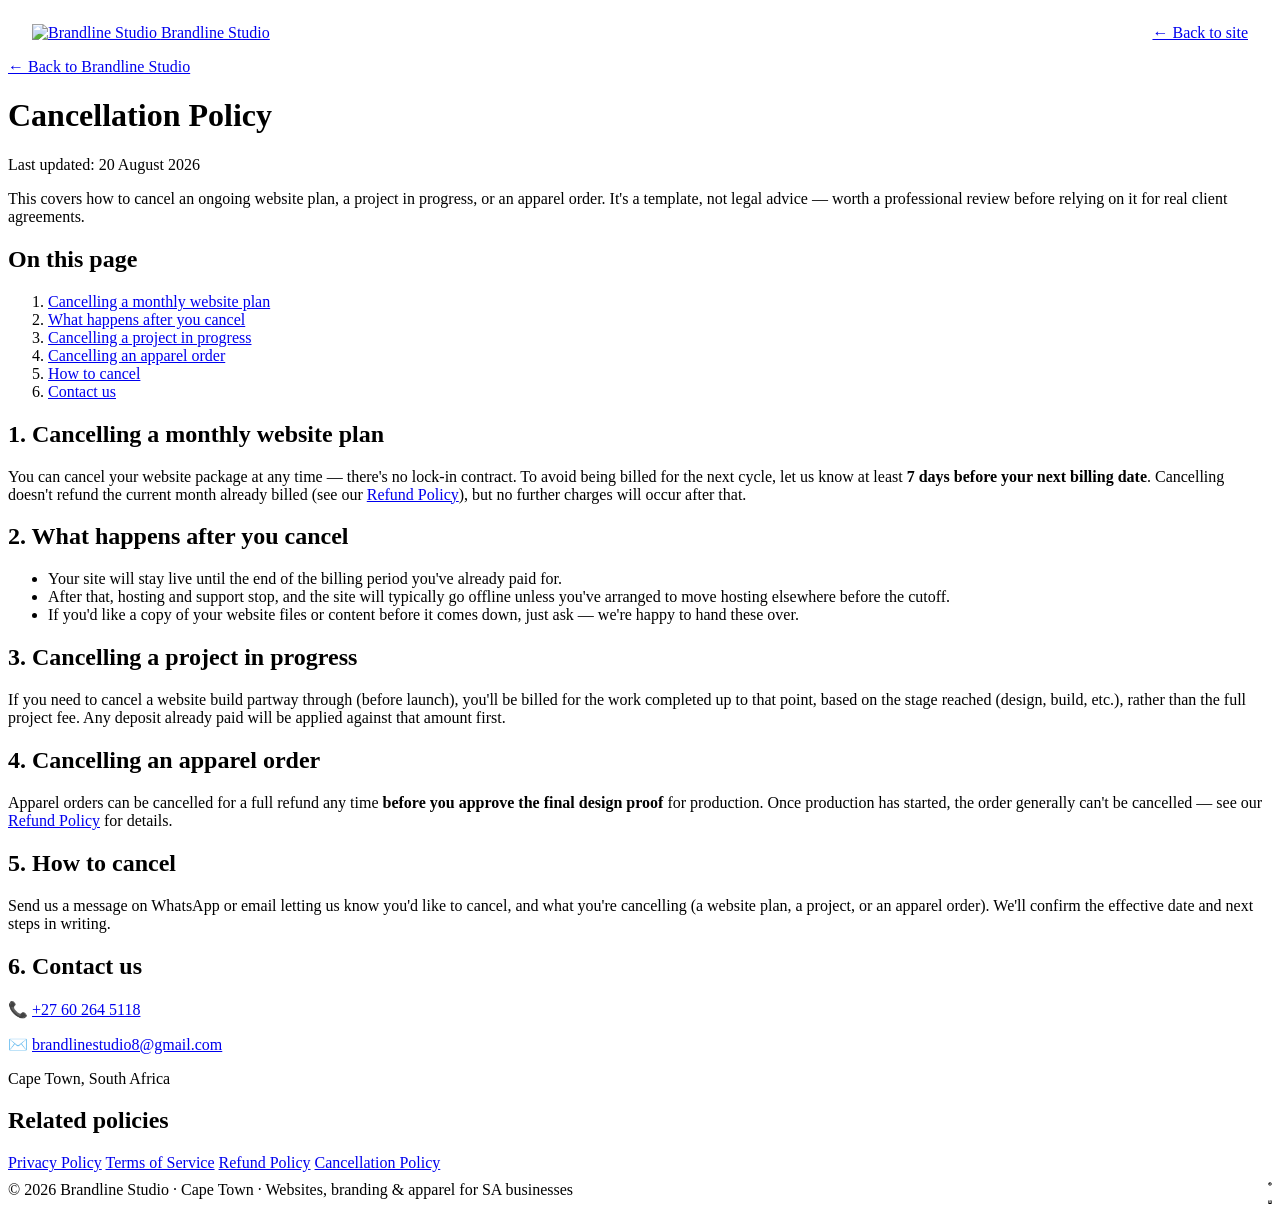
==== policies/cancellation-policy.html @ 1df3501d "Add files via upload" ====
<!DOCTYPE html><html lang="en"><head><meta charset="utf-8"/><meta name="viewport" content="width=device-width, initial-scale=1"/>
<title>Cancellation Policy — Brandline Studio</title>
<meta name="description" content="How to cancel a Brandline Studio website plan, project, or apparel order."/>
<meta name="color-scheme" content="light only"/>
<meta name="theme-color" content="#F6F5F3"/>
<meta name="robots" content="noindex"/>
<link rel="icon" type="image/png" sizes="32x32" href="../images/favicon-32.png"/>
<link rel="apple-touch-icon" href="../images/apple-touch-icon.png"/>
<link rel="preconnect" href="https://fonts.googleapis.com"/>
<link rel="preconnect" href="https://fonts.gstatic.com" crossorigin/>
<link href="https://fonts.googleapis.com/css2?family=Inter:wght@400;600;700&family=Plus+Jakarta+Sans:wght@400;600;800&display=swap" rel="stylesheet"/>
<link rel="stylesheet" href="../css/style.css"/>
<link rel="stylesheet" href="../css/policies.css"/>
</head>
<body>

<header><div class="container" style="display:flex;align-items:center;justify-content:space-between;padding:16px 24px">
  <a href="../index.html" class="logo" aria-label="Brandline Studio — home">
    <img class="logo-full" src="../images/logo-full.png" alt="Brandline Studio"/>
    <span class="logo-compact"><img src="../images/logo-mark.png" alt=""/><span>Brandline Studio</span></span>
  </a>
  <a href="../index.html" class="cta small ghost">← Back to site</a>
</div></header>

<main class="policy-shell">
<a class="policy-crumb" href="../index.html">← Back to Brandline Studio</a>

<h1>Cancellation Policy</h1>
<p class="policy-updated">Last updated: 20 August 2026</p>

<div class="policy-disclaimer">
This covers how to cancel an ongoing website plan, a project in progress, or an apparel order. It's a template, not legal advice — worth a professional review before relying on it for real client agreements.
</div>

<div class="policy-toc">
  <h2>On this page</h2>
  <ol>
    <li><a href="#monthly-plans">Cancelling a monthly website plan</a></li>
    <li><a href="#after-cancel">What happens after you cancel</a></li>
    <li><a href="#mid-project">Cancelling a project in progress</a></li>
    <li><a href="#apparel">Cancelling an apparel order</a></li>
    <li><a href="#how-to-cancel">How to cancel</a></li>
    <li><a href="#contact">Contact us</a></li>
  </ol>
</div>

<div class="policy-body">

<section id="monthly-plans">
<h2>1. Cancelling a monthly website plan</h2>
<p>You can cancel your website package at any time — there's no lock-in contract. To avoid being billed for the next cycle, let us know at least <strong>7 days before your next billing date</strong>. Cancelling doesn't refund the current month already billed (see our <a href="refund-policy.html">Refund Policy</a>), but no further charges will occur after that.</p>
</section>

<section id="after-cancel">
<h2>2. What happens after you cancel</h2>
<ul>
  <li>Your site will stay live until the end of the billing period you've already paid for.</li>
  <li>After that, hosting and support stop, and the site will typically go offline unless you've arranged to move hosting elsewhere before the cutoff.</li>
  <li>If you'd like a copy of your website files or content before it comes down, just ask — we're happy to hand these over.</li>
</ul>
</section>

<section id="mid-project">
<h2>3. Cancelling a project in progress</h2>
<p>If you need to cancel a website build partway through (before launch), you'll be billed for the work completed up to that point, based on the stage reached (design, build, etc.), rather than the full project fee. Any deposit already paid will be applied against that amount first.</p>
</section>

<section id="apparel">
<h2>4. Cancelling an apparel order</h2>
<p>Apparel orders can be cancelled for a full refund any time <strong>before you approve the final design proof</strong> for production. Once production has started, the order generally can't be cancelled — see our <a href="refund-policy.html">Refund Policy</a> for details.</p>
</section>

<section id="how-to-cancel">
<h2>5. How to cancel</h2>
<p>Send us a message on WhatsApp or email letting us know you'd like to cancel, and what you're cancelling (a website plan, a project, or an apparel order). We'll confirm the effective date and next steps in writing.</p>
</section>

<section id="contact">
<h2>6. Contact us</h2>
<div class="contact-callout">
  <p>📞 <a href="tel:+27602645118">+27 60 264 5118</a></p>
  <p>✉️ <a href="mailto:brandlinestudio8@gmail.com">brandlinestudio8@gmail.com</a></p>
  <p>Cape Town, South Africa</p>
</div>
</section>

</div>

<div class="policy-crosslinks">
  <h2>Related policies</h2>
  <div class="links">
    <a href="privacy-policy.html" class="">Privacy Policy</a>
    <a href="terms-of-service.html" class="">Terms of Service</a>
    <a href="refund-policy.html" class="">Refund Policy</a>
    <a href="cancellation-policy.html" class="current">Cancellation Policy</a>
  </div>
</div>
</main>

<footer class="footer"><div class="container" style="display:flex;flex-wrap:wrap;gap:12px;align-items:center;justify-content:space-between">
  <div>© <span id="y"></span> Brandline Studio · Cape Town · Websites, branding &amp; apparel for SA businesses</div>
  <div class="social-links">
    <a href="https://www.facebook.com/profile.php?id=61591918353035" target="_blank" rel="noopener" aria-label="Brandline Studio on Facebook" class="social-icon">
      <svg viewBox="0 0 24 24" aria-hidden="true"><path d="M22 12.06C22 6.5 17.52 2 12 2S2 6.5 2 12.06c0 5 3.66 9.15 8.44 9.94v-7.03H7.9v-2.91h2.54V9.85c0-2.5 1.49-3.89 3.77-3.89 1.09 0 2.24.2 2.24.2v2.46h-1.26c-1.24 0-1.63.77-1.63 1.56v1.88h2.78l-.44 2.91h-2.34V22c4.78-.79 8.44-4.94 8.44-9.94z"/></svg>
    </a>
    <a href="https://www.instagram.com/" target="_blank" rel="noopener" aria-label="Brandline Studio on Instagram" class="social-icon">
      <svg viewBox="0 0 24 24" aria-hidden="true"><path d="M12 2.16c2.67 0 2.99.01 4.04.06 2.71.12 3.98 1.42 4.1 4.1.05 1.05.06 1.37.06 4.03 0 2.67-.01 2.98-.06 4.03-.12 2.67-1.38 3.98-4.1 4.1-1.05.05-1.37.06-4.04.06-2.67 0-2.99-.01-4.04-.06-2.73-.12-3.98-1.44-4.1-4.1-.05-1.05-.06-1.37-.06-4.03 0-2.67.01-2.98.06-4.03.12-2.68 1.38-3.98 4.1-4.1 1.05-.05 1.37-.06 4.04-.06zM12 0C9.28 0 8.94.01 7.87.06 4.15.23.24 4.13.06 7.86.01 8.94 0 9.28 0 12s.01 3.06.06 4.14c.17 3.72 4.08 7.63 7.81 7.8C8.94 23.99 9.28 24 12 24s3.06-.01 4.14-.06c3.72-.17 7.64-4.08 7.8-7.8.06-1.08.06-1.42.06-4.14s0-3.06-.06-4.14c-.16-3.72-4.08-7.63-7.8-7.8C15.06.01 14.72 0 12 0zm0 5.84A6.16 6.16 0 1 0 12 18.16 6.16 6.16 0 0 0 12 5.84zM12 16a4 4 0 1 1 0-8 4 4 0 0 1 0 8zm6.41-10.85a1.44 1.44 0 1 1-2.88 0 1.44 1.44 0 0 1 2.88 0z"/></svg>
    </a>
  </div>
</div></footer>
<script>document.getElementById('y').textContent=(new Date()).getFullYear();</script>
</body></html>
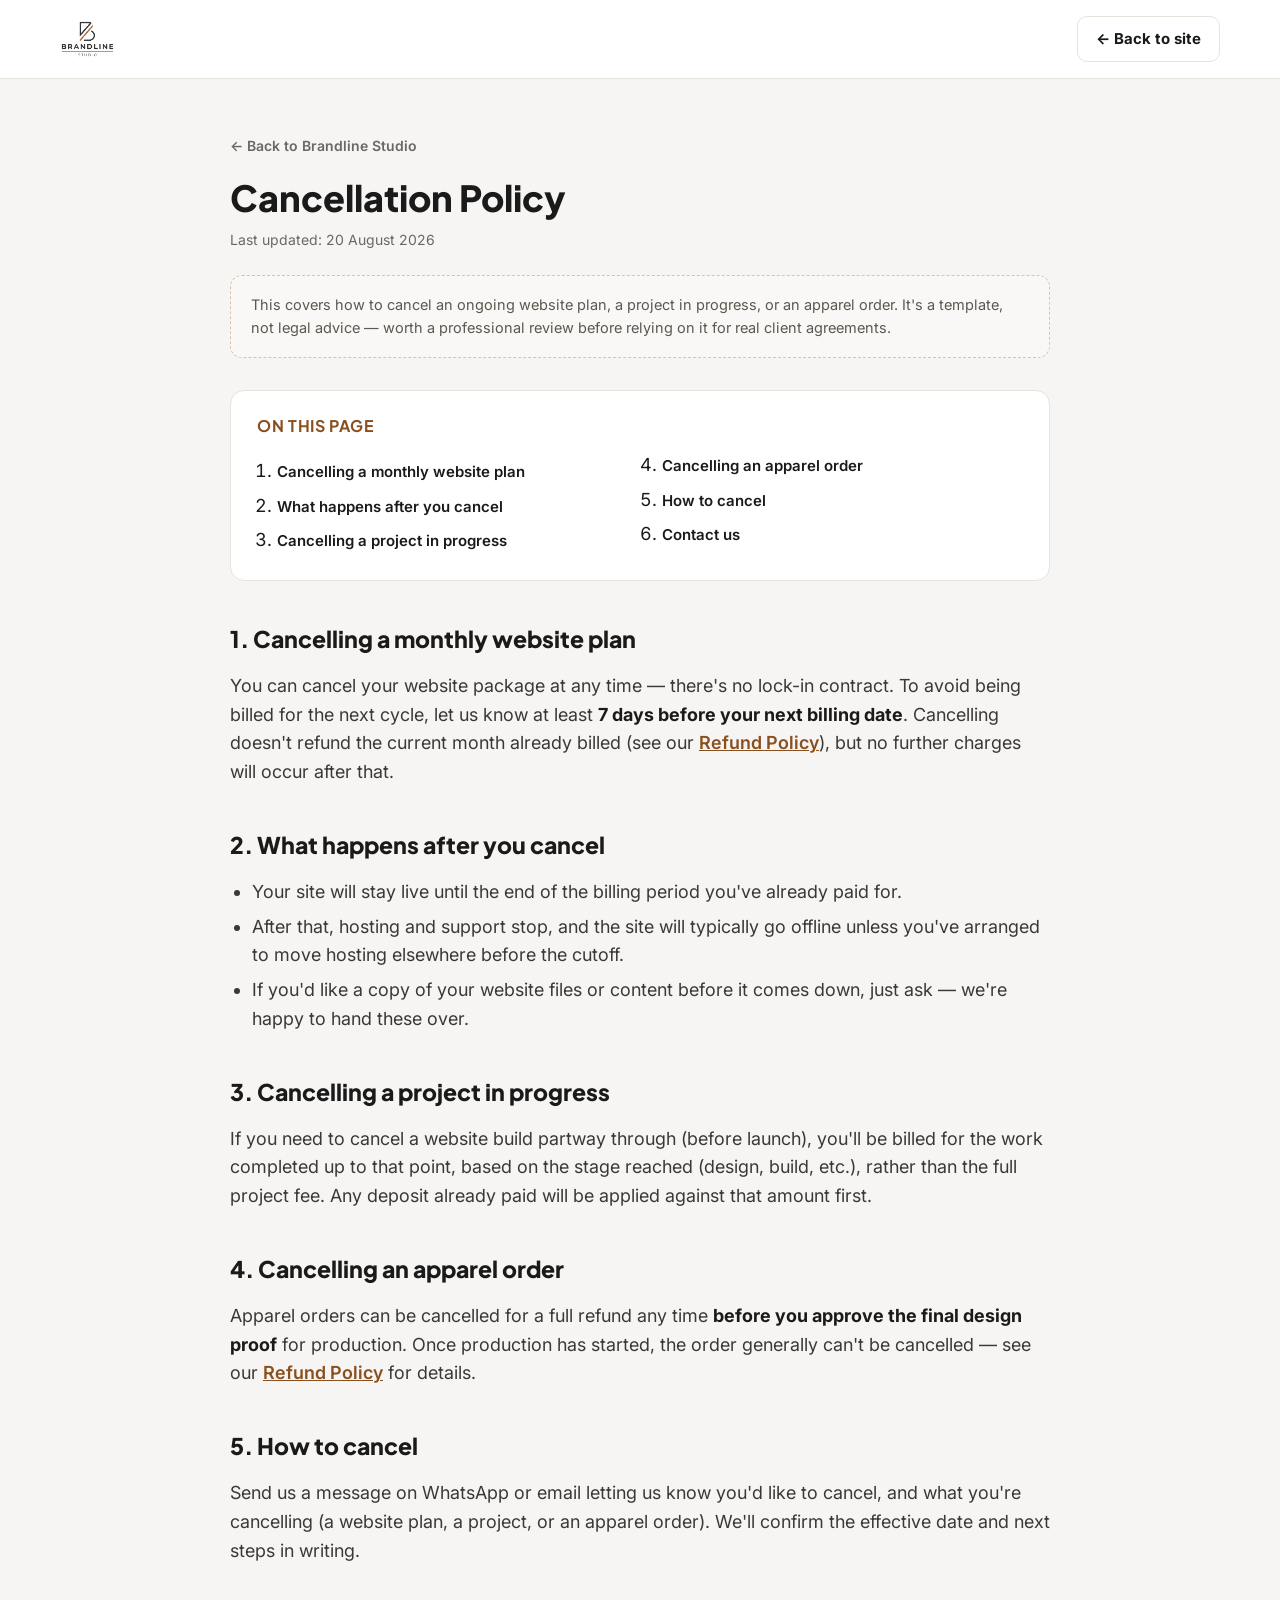
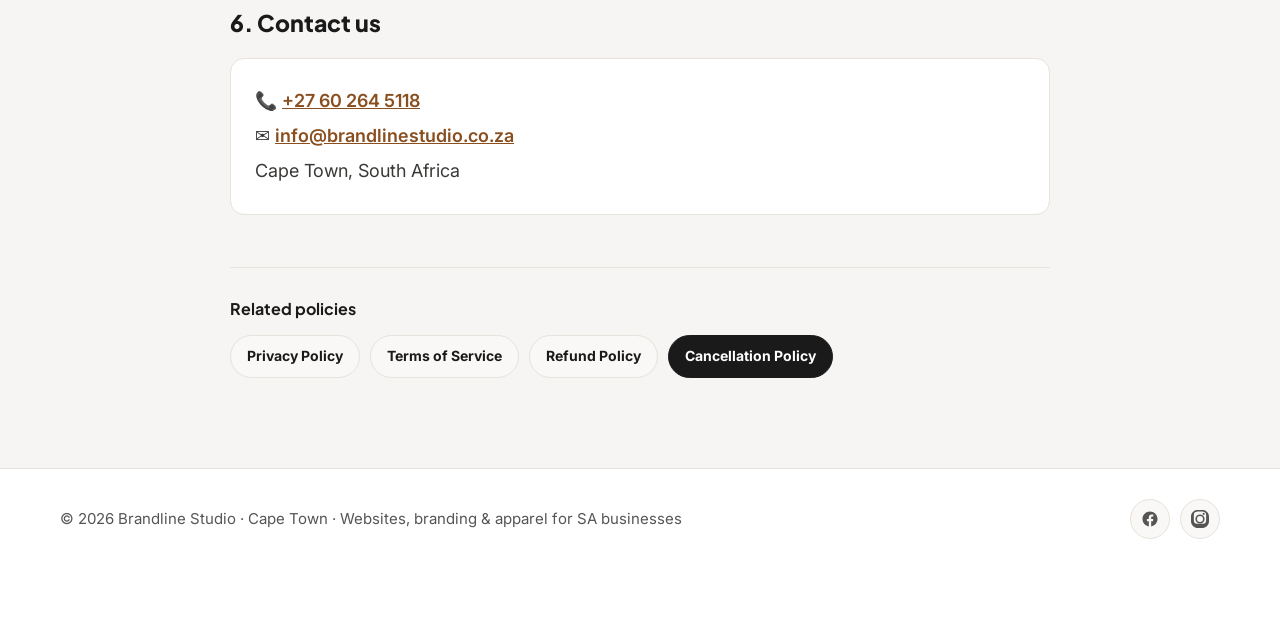
==== commit d92a16dc: "Add files via upload" ====
--- a/policies/cancellation-policy.html
+++ b/policies/cancellation-policy.html
@@ -79,7 +79,7 @@
 <h2>6. Contact us</h2>
 <div class="contact-callout">
   <p>📞 <a href="tel:+27602645118">+27 60 264 5118</a></p>
-  <p>✉️ <a href="mailto:brandlinestudio8@gmail.com">brandlinestudio8@gmail.com</a></p>
+  <p>✉️ <a href="info@brandlinestudio.co.za">info@brandlinestudio.co.za</a></p>
   <p>Cape Town, South Africa</p>
 </div>
 </section>
--- a/css/style.css
+++ b/css/style.css
@@ -0,0 +1,239 @@
+/* Plus Jakarta Sans + Inter are loaded via Google Fonts in index.html's <head>
+   (the previous @font-face rules pointed at an internal preview-only path
+   that returns 404 on any real deployment, silently falling back to the
+   browser's default serif font — fixed by using Google Fonts directly). */
+
+:root{--ink:#1A1A1A;--off:#F6F5F3;--panel:#FFFFFF;--muted:#E6E2DC;--copper:#B87333;--gold:#C7803E;--soft:#FAF8F6;--good:#2E7D4F;--good-bg:#EAF6EE}
+html,body{margin:0;scroll-behavior:smooth}
+body{font-family:"Inter",system-ui,-apple-system,Segoe UI,Roboto,Helvetica,Arial,sans-serif;background:var(--off);color:var(--ink);font-size:18px;line-height:1.6}
+.container{max-width:1160px;margin:0 auto;padding:0 24px}
+section{scroll-margin-top:96px}
+@media (prefers-reduced-motion: reduce){html{scroll-behavior:auto}*{animation-duration:0.001ms !important;transition-duration:0.001ms !important;}}
+
+a:focus-visible,button:focus-visible,input:focus-visible,textarea:focus-visible,select:focus-visible,summary:focus-visible{outline:3px solid var(--copper);outline-offset:2px;border-radius:4px}
+
+.skip-link{position:absolute;left:-999px;top:auto;background:var(--ink);color:#fff;padding:12px 18px;border-radius:0 0 8px 0;z-index:100;font-weight:700;text-decoration:none}
+.skip-link:focus{left:0;top:0}
+
+header{position:sticky;top:0;z-index:30;background:rgba(255,255,255,.95);backdrop-filter:blur(10px);border-bottom:1px solid var(--muted)}
+.nav{display:flex;align-items:center;justify-content:space-between;padding:16px 0;gap:16px;flex-wrap:wrap}
+.nav a{color:var(--ink);text-decoration:none;margin:0 12px;font-weight:600;font-size:16.5px;position:relative}
+.nav a:after{content:"";position:absolute;left:0;right:0;bottom:-6px;height:2px;background:linear-gradient(90deg,var(--copper),var(--gold));transform:scaleX(0);transform-origin:left;transition:transform .2s ease}
+.nav a:hover:after,.nav a:focus:after{transform:scaleX(1)}
+.navlinks{display:flex;align-items:center;flex-wrap:wrap}
+.navbar-actions{display:flex;align-items:center;gap:16px;flex:none}
+.cta{display:inline-flex;align-items:center;justify-content:center;background:linear-gradient(135deg,var(--copper),var(--gold));color:#fff;padding:14px 24px;border-radius:10px;box-shadow:0 6px 14px rgba(183,115,51,.25);text-decoration:none;font-weight:700;font-size:17px;border:0;cursor:pointer}
+.cta:hover{filter:brightness(1.05)}
+.cta.small{height:44px;padding:0 18px;font-size:15px}
+.cta.ghost{background:#fff;color:var(--ink);border:1.5px solid var(--muted);box-shadow:none}
+.cta.ghost:hover{border-color:var(--copper)}
+.cta.whatsapp{background:#25D366;box-shadow:0 6px 14px rgba(37,211,102,.28)}
+.ctaline{display:flex;align-items:center;gap:14px;flex-wrap:wrap}
+.pricebug{font-weight:800;color:#8a4f1f;background:#FBEDE1;border:1px solid #EBCBA6;padding:9px 14px;border-radius:999px;font-size:15px}
+.notebug{font-weight:700;color:#5c574f;background:#EFEAE3;border:1px solid #ddd5c8;padding:6px 12px;border-radius:999px;font-size:13px;letter-spacing:.02em}
+
+.menu-toggle{display:none;flex:none;flex-direction:column;width:44px;height:44px;align-items:center;justify-content:center;background:none;border:1px solid var(--muted);border-radius:8px;padding:0;cursor:pointer}
+.menu-toggle span{display:block;width:20px;height:2px;background:var(--ink);margin:4px 0;transition:transform .2s ease,opacity .2s ease}
+.mobile-panel{display:none}
+
+/* Header never wraps to a second line below 980px — logo stays pinned
+   left and the quote button + menu icon stay pinned right, always
+   aligned to the same vertical center as the logo. */
+@media(max-width:980px){
+  .nav{flex-wrap:nowrap}
+  .navbar-actions{flex-wrap:nowrap}
+  .menu-toggle{display:inline-flex}
+}
+
+.hero{position:relative;min-height:64vh;display:flex;align-items:center}
+.hero::before{content:"";position:absolute;inset:0;background-image:linear-gradient(120deg,rgba(246,245,243,.86) 0%, rgba(246,245,243,.4) 42%, rgba(255,255,255,.05) 62%), url('https://images.unsplash.com/photo-1515378791036-0648a3ef77b2?q=80&w=2000&auto=format&fit=crop');background-size:cover;background-position:center}
+.hero>.container{position:relative}
+.kicker{letter-spacing:.14em;text-transform:uppercase;color:#6f6b66;font-weight:800;font-size:14px}
+.display{font-family:"Plus Jakarta Sans";font-size:48px;line-height:1.12;margin:12px 0 16px;font-weight:800;max-width:760px}
+.sub{font-size:19px;max-width:640px;color:#3a3937;margin:0 0 26px}
+.brandline{height:3px;background:linear-gradient(90deg,var(--copper),var(--gold));width:120px;margin:0 0 18px;border-radius:3px}
+.hero-help{font-size:14px;color:#6a6865;margin-top:10px}
+
+.section{padding:76px 0;background:var(--panel)}
+.section.alt{background:var(--soft)}
+.h2{font-family:"Plus Jakarta Sans";font-size:32px;font-weight:800;margin:0 0 14px}
+.lead{color:#4b4b4b;max-width:680px;font-size:18px}
+
+.svcgroup{margin-top:8px}
+.svcgroup + .svcgroup{margin-top:56px}
+.svclabel{font-weight:800;letter-spacing:.06em;text-transform:uppercase;font-size:13px;color:#8a4f1f;margin-bottom:8px}
+
+.cards{display:grid;grid-template-columns:repeat(3,1fr);gap:24px;margin-top:22px}
+.card{background:#fff;border:1px solid var(--muted);border-radius:14px;box-shadow:0 10px 26px rgba(0,0,0,.06);padding:26px}
+.card h3{margin:0 0 10px;font-family:"Plus Jakarta Sans";font-size:22px}
+.card ul{margin:0;padding-left:20px;color:#3a3937}
+.card li{margin:6px 0}
+
+.apparel-grid{display:grid;grid-template-columns:repeat(3,1fr);gap:24px;margin-top:22px}
+.apparel-card{background:#fff;border:1px solid var(--muted);border-radius:14px;box-shadow:0 10px 26px rgba(0,0,0,.06);overflow:hidden;display:flex;flex-direction:column}
+.apparel-card img{width:100%;height:170px;object-fit:cover;display:block}
+.apparel-card .body{padding:20px}
+.apparel-card h3{font-family:"Plus Jakarta Sans";font-size:20px;margin:0 0 8px}
+.apparel-card p{margin:0 0 12px;color:#4b4b4b;font-size:16px}
+.apparel-note{margin-top:24px;background:#fff;border:1px dashed #D8C4A8;border-radius:12px;padding:18px 20px;display:flex;align-items:center;gap:14px;flex-wrap:wrap;justify-content:space-between}
+.apparel-note p{margin:0;color:#4b4b4b}
+
+.tag{display:inline-block;background:#EFEAE3;color:#5c574f;font-weight:700;font-size:13px;padding:6px 12px;border-radius:999px;margin-top:14px}
+
+.reviews-summary{display:flex;align-items:center;gap:16px;flex-wrap:wrap;margin:18px 0 26px}
+.stars{display:inline-flex;gap:3px}
+.stars svg{width:22px;height:22px}
+.stars svg path{fill:#E3DED5}
+.stars.filled svg path{fill:var(--copper)}
+.notebug.good{background:var(--good-bg);border-color:#BFE3CC;color:#1f5c39}
+
+.reviews-grid{display:flex;flex-wrap:wrap;gap:24px;justify-content:center;margin-top:8px}
+.review-card{background:#fff;border:1px solid var(--muted);border-radius:16px;padding:36px 32px;max-width:560px;text-align:center;box-shadow:0 10px 26px rgba(0,0,0,.06)}
+.review-card .stars{justify-content:center;margin-bottom:16px}
+.review-quote{font-size:19px;line-height:1.55;color:var(--ink);font-style:italic;margin:0 0 20px}
+.review-byline strong{display:block;font-size:16px;font-family:"Plus Jakarta Sans"}
+.review-byline .small{display:block;margin-top:2px}
+.google-badge{display:inline-flex;align-items:center;gap:6px;margin-top:18px;font-size:13px;font-weight:700;color:#1f5c39;background:#EAF6EE;border:1px solid #BFE3CC;border-radius:999px;padding:6px 14px;text-decoration:none}
+.review-cta-more{text-align:center;margin-top:36px}
+.review-cta-more p{margin-bottom:10px}
+
+/* Studio intro video */
+.video-card{margin-top:22px;background:#fff;border:1px solid var(--muted);border-radius:16px;box-shadow:0 10px 26px rgba(0,0,0,.06);display:grid;grid-template-columns:1.1fr 1fr;overflow:hidden;align-items:stretch}
+.video-thumb{position:relative;min-height:220px;background-image:linear-gradient(160deg,rgba(26,26,26,.35),rgba(26,26,26,.55)),url('https://images.unsplash.com/photo-1522199755839-a2bacb67c546?q=80&w=1200&auto=format&fit=crop');background-size:cover;background-position:center;display:flex;align-items:center;justify-content:center}
+.video-thumb .playdot{width:64px;height:64px;border-radius:50%;background:rgba(255,255,255,.92);display:flex;align-items:center;justify-content:center;box-shadow:0 8px 20px rgba(0,0,0,.25)}
+.video-thumb .playdot svg{width:22px;height:22px;fill:var(--ink);margin-left:3px}
+.video-body{padding:28px}
+.video-body h3{font-family:"Plus Jakarta Sans";font-size:22px;margin:0 0 8px}
+.video-body p{color:#4b4b4b;margin:0 0 14px}
+@media(max-width:820px){.video-card{grid-template-columns:1fr}.video-thumb{min-height:180px}}
+
+/* FAQ accordion (native details/summary — works without JS) */
+.faq-list{margin-top:22px;max-width:760px}
+.faq-item{background:#fff;border:1px solid var(--muted);border-radius:12px;margin-bottom:12px;overflow:hidden}
+.faq-item summary{cursor:pointer;list-style:none;padding:18px 20px;font-weight:700;font-size:17px;display:flex;align-items:center;justify-content:space-between;gap:12px}
+.faq-item summary::-webkit-details-marker{display:none}
+.faq-item summary .plus{flex:none;width:22px;height:22px;border-radius:50%;background:var(--soft);border:1px solid var(--muted);display:flex;align-items:center;justify-content:center;font-size:16px;color:#8a4f1f;transition:transform .18s ease}
+.faq-item[open] summary .plus{transform:rotate(45deg)}
+.faq-item .faq-answer{padding:0 20px 18px;color:#4b4b4b;font-size:16px}
+
+.brandcard{background:#fff;border:1px solid var(--muted);border-radius:14px;box-shadow:0 10px 26px rgba(0,0,0,.06);padding:30px;display:grid;grid-template-columns:1fr 1fr;gap:28px;align-items:center;margin-top:22px}
+.brandcard img{width:100%;border-radius:10px;display:block;object-fit:cover;height:220px}
+.brandcard h3{font-family:"Plus Jakarta Sans";font-size:24px;margin:0 0 10px}
+
+.footer{border-top:1px solid var(--muted);padding:30px 0 90px;color:#555;font-size:15px;background:#fff}
+.footer-legal{display:flex;flex-wrap:wrap;gap:6px 18px;margin-top:16px;padding-top:16px;border-top:1px solid var(--muted)}
+.footer-legal a{color:#6a6865;text-decoration:none;font-size:13.5px;font-weight:600}
+.footer-legal a:hover{color:var(--copper)}
+.small{font-size:14px;color:#6a6865}
+.grid2{display:grid;grid-template-columns:1.1fr 1fr;gap:36px;align-items:start}
+label{display:block;font-weight:700;margin:14px 0 6px;font-size:16px}
+input,textarea,select{width:100%;padding:14px;border:1px solid var(--muted);border-radius:10px;background:#fff;color:#111;font-size:16px;font-family:inherit;box-sizing:border-box}
+input:focus,textarea:focus,select:focus{outline:2px solid var(--copper);outline-offset:1px}
+button{font-family:inherit}
+.field-hint{font-size:13px;color:#6a6865;margin-top:4px}
+.honey{position:absolute;left:-9999px;top:-9999px}
+
+.contactinfo{background:#fff;border:1px solid var(--muted);border-radius:14px;padding:24px;margin-top:18px}
+.contactinfo a{color:var(--ink);text-decoration:none;font-weight:700;overflow-wrap:anywhere}
+.contactinfo p{margin:10px 0;overflow-wrap:anywhere}
+.contactinfo .small{margin-top:14px}
+.contact-quickactions{display:flex;gap:12px;flex-wrap:wrap;margin-top:16px}
+
+.calcgrid{display:grid;grid-template-columns:1fr 1fr;gap:24px;margin-top:26px;align-items:start}
+.checkline{display:flex;align-items:flex-start;gap:10px;margin:12px 0;font-size:16px}
+.checkline input{width:auto;margin-top:4px}
+.checkline .checktext{display:block}
+.checkline .checktext .hint{display:block;font-size:13px;color:#6a6865;font-weight:400;margin-top:2px}
+.estimate{background:var(--soft);border:1px solid var(--muted);border-radius:10px;padding:18px;margin-top:18px}
+.estimate .row{display:flex;justify-content:space-between;font-size:17px;padding:6px 0}
+.estimate .row.total{font-weight:800;font-size:19px;border-top:1px solid var(--muted);margin-top:6px;padding-top:12px}
+.calcnote{font-size:14px;color:#6a6865;margin-top:12px}
+
+.form-success{display:none;background:var(--good-bg);border:1px solid #BFE3CC;color:#1f5c39;border-radius:10px;padding:16px 18px;margin-top:16px;font-weight:700}
+.form-error{display:none;background:#FBEAEA;border:1px solid #F0C2C2;color:#8a2020;border-radius:10px;padding:16px 18px;margin-top:16px;font-weight:700}
+
+.mobile-actionbar{display:none}
+@media(max-width:640px){
+  .mobile-actionbar{display:flex;position:fixed;left:0;right:0;bottom:0;z-index:40;background:#fff;border-top:1px solid var(--muted);padding:10px 12px calc(10px + env(safe-area-inset-bottom));gap:10px;box-shadow:0 -6px 18px rgba(0,0,0,.08)}
+  .mobile-actionbar a{flex:1;text-align:center;font-size:15px;padding:12px 8px}
+}
+
+.chat-toggle{position:fixed;right:22px;bottom:22px;z-index:50;width:60px;height:60px;border-radius:50%;background:linear-gradient(135deg,var(--copper),var(--gold));border:0;box-shadow:0 10px 22px rgba(183,115,51,.35);cursor:pointer;display:flex;align-items:center;justify-content:center}
+.chat-toggle svg{width:28px;height:28px;fill:#fff}
+@media(max-width:640px){.chat-toggle{right:16px;bottom:82px;width:54px;height:54px}}
+.chat-panel{position:fixed;right:22px;bottom:96px;z-index:50;width:340px;max-width:calc(100vw - 32px);max-height:min(520px,70vh);background:#fff;border:1px solid var(--muted);border-radius:16px;box-shadow:0 18px 40px rgba(0,0,0,.18);display:none;flex-direction:column;overflow:hidden}
+@media(max-width:640px){.chat-panel{right:16px;bottom:146px}}
+.chat-panel.open{display:flex}
+.chat-head{background:linear-gradient(135deg,var(--copper),var(--gold));color:#fff;padding:16px 18px;display:flex;align-items:center;justify-content:space-between}
+.chat-head strong{font-family:"Plus Jakarta Sans";font-size:16px}
+.chat-head span{display:block;font-size:12px;opacity:.9;margin-top:2px}
+.chat-close{background:rgba(255,255,255,.2);border:0;color:#fff;width:30px;height:30px;border-radius:50%;cursor:pointer;font-size:16px;line-height:1}
+.chat-body{flex:1;overflow-y:auto;padding:16px;background:var(--soft);display:flex;flex-direction:column;gap:10px}
+.chat-msg{max-width:85%;padding:10px 14px;border-radius:14px;font-size:15px;line-height:1.45}
+.chat-msg.bot{background:#fff;border:1px solid var(--muted);border-bottom-left-radius:4px;align-self:flex-start;white-space:pre-wrap}
+.chat-msg.user{background:var(--ink);color:#fff;border-bottom-right-radius:4px;align-self:flex-end}
+.chat-msg.typing{display:flex;gap:4px;align-items:center}
+.chat-msg.typing span{width:6px;height:6px;border-radius:50%;background:#B9B4AC;animation:blink 1.2s infinite ease-in-out}
+.chat-msg.typing span:nth-child(2){animation-delay:.2s}
+.chat-msg.typing span:nth-child(3){animation-delay:.4s}
+@keyframes blink{0%,80%,100%{opacity:.25}40%{opacity:1}}
+.chat-chips{display:flex;flex-wrap:wrap;gap:8px;padding:0 16px 12px;background:var(--soft)}
+.chat-chip{background:#fff;border:1px solid var(--muted);border-radius:999px;padding:8px 12px;font-size:13.5px;cursor:pointer;color:var(--ink);font-weight:600}
+.chat-chip:hover{border-color:var(--copper)}
+.chat-inputrow{display:flex;gap:8px;padding:12px;border-top:1px solid var(--muted);background:#fff}
+.chat-inputrow input{flex:1;padding:10px 12px;font-size:15px}
+.chat-send{background:var(--ink);color:#fff;border:0;border-radius:10px;padding:0 16px;font-weight:700;cursor:pointer}
+.chat-send:disabled{opacity:.5;cursor:default}
+.chat-mode-note{font-size:11.5px;color:#8a8580;text-align:center;padding:6px 0 0}
+
+nav .mobile{display:none}
+@media(max-width:980px){
+  .cards{grid-template-columns:1fr}
+  .apparel-grid{grid-template-columns:1fr}
+  .grid2{grid-template-columns:1fr}
+  .brandcard{grid-template-columns:1fr}
+  .calcgrid{grid-template-columns:1fr}
+  .navlinks{display:none}
+  .display{font-size:36px}
+  .section{padding:56px 0}
+  .mobile-panel.open{display:flex}
+  .mobile-panel{flex-direction:column;background:#fff;border-top:1px solid var(--muted);padding:14px 24px 20px}
+  .mobile-panel a{padding:12px 0;font-weight:700;color:var(--ink);text-decoration:none;border-bottom:1px solid var(--muted);font-size:17px}
+  .mobile-panel a:last-child{border-bottom:0}
+}
+.logo{display:flex;align-items:center;text-decoration:none;min-width:0}
+.logo-full{height:38px;width:auto;display:block}
+.logo-compact{display:none;align-items:center;gap:9px}
+.logo-compact img{height:30px;width:auto;display:block;flex:none}
+.logo-compact span{font-family:"Plus Jakarta Sans";font-weight:800;font-size:16px;color:var(--ink);white-space:nowrap}
+@media(max-width:640px){
+  .logo-full{display:none}
+  .logo-compact{display:flex}
+}
+@media(max-width:400px){
+  .logo-compact span{display:none}
+}
+@media(max-width:360px){
+  .logo-compact span{font-size:14px}
+  .logo-compact img{height:26px}
+}
+
+.social-links{display:flex;gap:10px}
+.social-icon{width:38px;height:38px;border-radius:50%;background:var(--soft);border:1px solid var(--muted);display:flex;align-items:center;justify-content:center;transition:background .15s ease,border-color .15s ease}
+.social-icon svg{width:18px;height:18px;fill:#555;transition:fill .15s ease}
+.social-icon:hover{background:linear-gradient(135deg,var(--copper),var(--gold));border-color:transparent}
+.social-icon:hover svg{fill:#fff}
+.visually-hidden{position:absolute;width:1px;height:1px;overflow:hidden;clip:rect(0,0,0,0);white-space:nowrap}
+
+/* Tightened spacing so the header never wraps awkwardly on small phones */
+@media(max-width:420px){
+  .nav{padding:12px 0;gap:10px}
+  .nav .cta.small{padding:9px 14px;font-size:14px}
+  .container{padding:0 16px}
+  .display{font-size:30px}
+  .sub{font-size:17px}
+  .h2{font-size:26px}
+  .section{padding:44px 0}
+  .video-body{padding:20px}
+  .review-card{padding:32px 22px}
+}
--- a/css/policies.css
+++ b/css/policies.css
@@ -0,0 +1,40 @@
+/* Policy pages share css/style.css for colors, fonts, header, footer, and
+   buttons — this file only adds the long-form document layout on top. */
+
+.policy-shell{max-width:820px;margin:0 auto;padding:52px 24px 90px}
+.policy-crumb{font-size:14px;color:#6a6865;text-decoration:none;font-weight:600;display:inline-flex;align-items:center;gap:6px;margin-bottom:20px}
+.policy-crumb:hover{color:var(--copper)}
+.policy-shell h1{font-family:"Plus Jakarta Sans";font-size:36px;font-weight:800;margin:0 0 10px;line-height:1.15}
+.policy-updated{font-size:14px;color:#6a6865;margin:0 0 24px}
+.policy-disclaimer{background:var(--soft);border:1px dashed #D8C4A8;border-radius:12px;padding:18px 20px;font-size:14.5px;color:#5c574f;margin-bottom:32px;line-height:1.55}
+.policy-toc{background:#fff;border:1px solid var(--muted);border-radius:14px;padding:22px 26px;margin-bottom:40px}
+.policy-toc h2{font-family:"Plus Jakarta Sans";font-size:16px;margin:0 0 12px;text-transform:uppercase;letter-spacing:.04em;color:#8a4f1f}
+.policy-toc ol{margin:0;padding-left:20px;columns:2;column-gap:24px}
+.policy-toc li{margin:6px 0;break-inside:avoid}
+.policy-toc a{color:var(--ink);text-decoration:none;font-weight:600;font-size:15px}
+.policy-toc a:hover{color:var(--copper)}
+
+.policy-body section{margin-top:40px;scroll-margin-top:100px}
+.policy-body h2{font-family:"Plus Jakarta Sans";font-size:23px;font-weight:800;margin:0 0 14px}
+.policy-body h3{font-family:"Plus Jakarta Sans";font-size:18px;font-weight:700;margin:22px 0 8px}
+.policy-body p{color:#3a3937;margin:0 0 14px}
+.policy-body ul,.policy-body ol{color:#3a3937;padding-left:22px;margin:0 0 14px}
+.policy-body li{margin:6px 0}
+.policy-body a{color:#8a4f1f;font-weight:600}
+.policy-body strong{color:var(--ink)}
+
+.policy-crosslinks{margin-top:52px;padding-top:28px;border-top:1px solid var(--muted)}
+.policy-crosslinks h2{font-family:"Plus Jakarta Sans";font-size:16px;margin:0 0 14px}
+.policy-crosslinks .links{display:flex;flex-wrap:wrap;gap:10px}
+.policy-crosslinks a{background:var(--soft);border:1px solid var(--muted);border-radius:999px;padding:9px 16px;font-size:14px;font-weight:700;color:var(--ink);text-decoration:none}
+.policy-crosslinks a:hover{border-color:var(--copper);color:#8a4f1f}
+.policy-crosslinks a.current{background:var(--ink);color:#fff;border-color:var(--ink)}
+
+.contact-callout{background:#fff;border:1px solid var(--muted);border-radius:14px;padding:22px 24px;margin-top:16px}
+.contact-callout p{margin:6px 0}
+
+@media(max-width:640px){
+  .policy-shell{padding:36px 16px 70px}
+  .policy-shell h1{font-size:28px}
+  .policy-toc ol{columns:1}
+}
